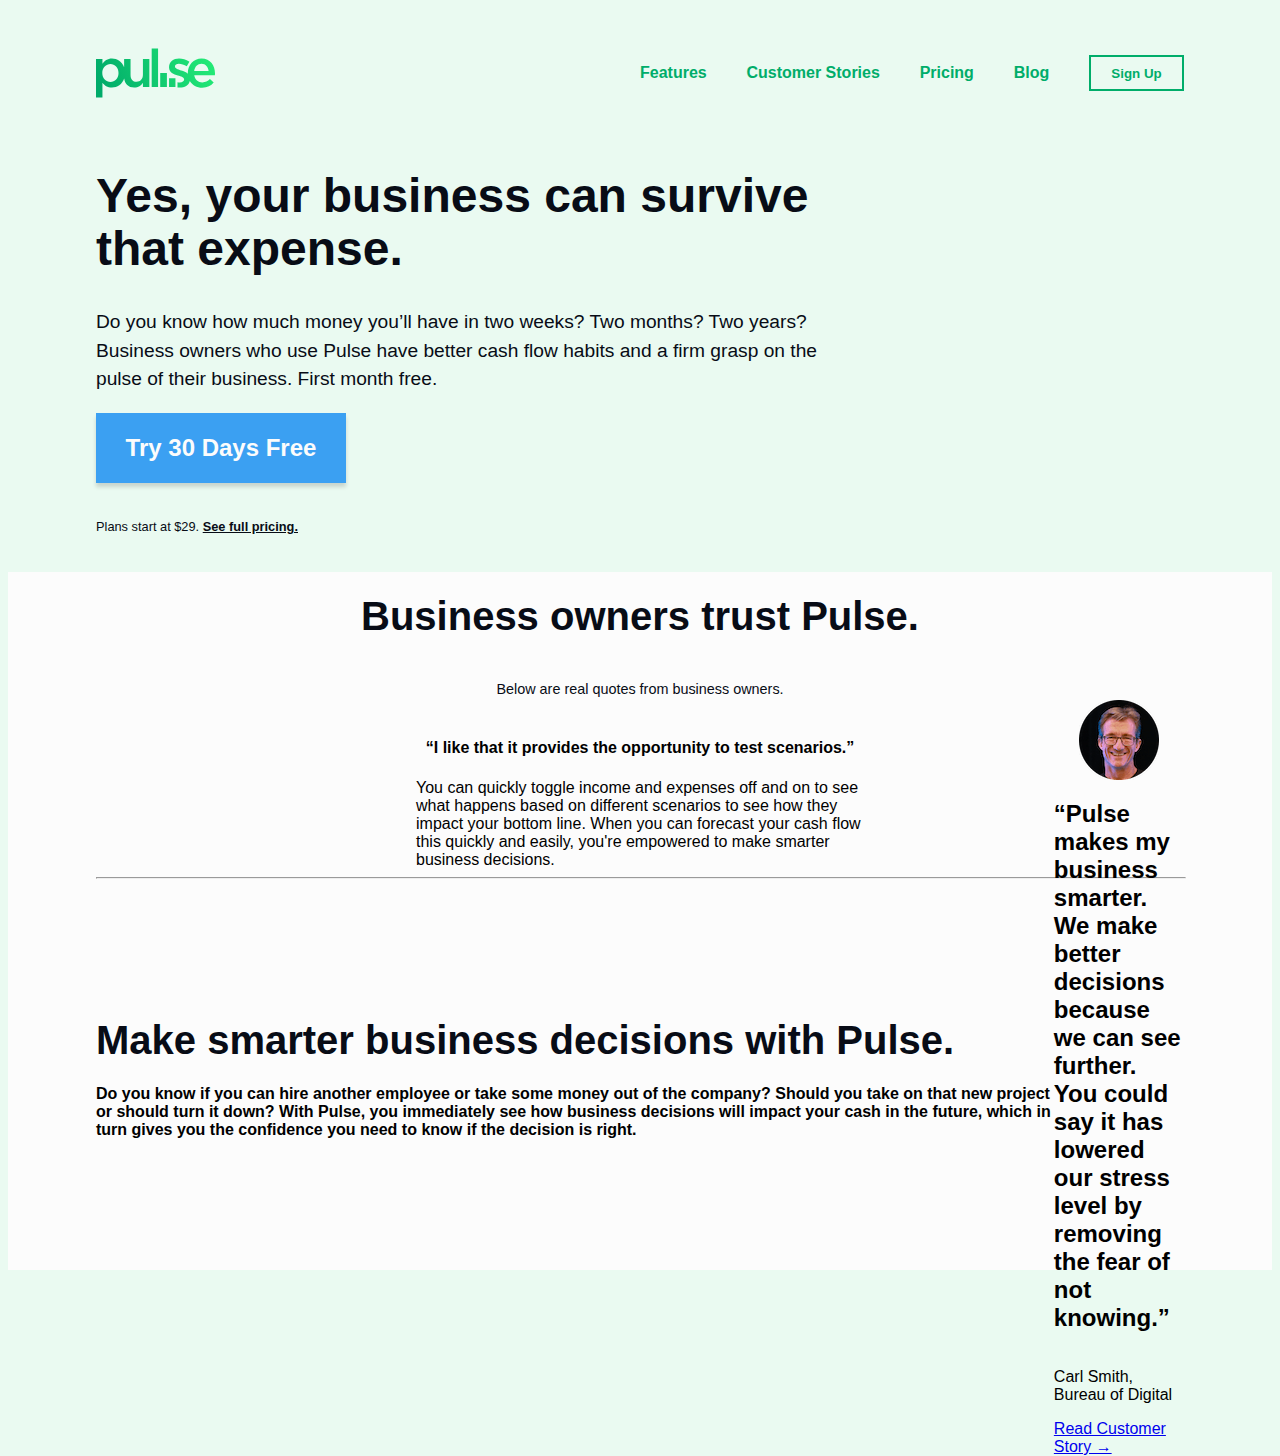
==== index.html @ ddcf0d30 "started project" ====
<!DOCTYPE html>
<html>
  <head>
    <meta charset="utf-8" />
    <link rel="stylesheet" href="style.css" />
    <title>Pulse | Valeria - Jose - Mateo</title>
  </head>
  <body>
    <header>
      <img src="./assets/pulse-logo.svg" alt="" />
      <nav>
        <h3>Features</h3>
        <h3>Customer Stories</h3>
        <h3>Pricing</h3>
        <h3>Blog</h3>
        <span></span>
        <button>Sign Up</button>
      </nav>
    </header>
    <section class="hero">
      <h1>Yes, your business can survive that expense.</h1>
      <p>
        Do you know how much money you’ll have in two weeks? Two months? Two
        years? Business owners who use Pulse have better cash flow habits and a
        firm grasp on the pulse of their business. First month free.
      </p>
      <button>Try 30 Days Free</button>
      <h6>Plans start at $29. <span> See full pricing.</span></h6>
    </section>
    <section class="opinions">
      <h1>Business owners trust Pulse.</h1>
      <h3>Below are real quotes from business owners.</h3>
      <h4>“I like that it provides the opportunity to test scenarios.”</h4>
      <p>
        You can quickly toggle income and expenses off and on to see what
        happens based on different scenarios to see how they impact your bottom
        line. When you can forecast your cash flow this quickly and easily,
        you're empowered to make smarter business decisions.
      </p>
      <hr />
      <div class="card">
        <div class="card-main">
          <h1>Make smarter business decisions with Pulse.</h1>
          <h4>
            Do you know if you can hire another employee or take some money out
            of the company? Should you take on that new project or should turn
            it down? With Pulse, you immediately see how business decisions will
            impact your cash in the future, which in turn gives you the
            confidence you need to know if the decision is right.
          </h4>
        </div>
        <div class="card-alt">
          <img src="./assets/carl-smith-avatar.png" alt="" />
          <h2>
            “Pulse makes my business smarter. We make better decisions because
            we can see further. You could say it has lowered our stress level by
            removing the fear of not knowing.”
          </h2>
          <p>Carl Smith, Bureau of Digital</p>
          <a href="#">Read Customer Story →</a>
        </div>
      </div>
    </section>
    <section class="about"></section>
    <footer></footer>
  </body>
</html>
---- style.css ----
:root {
    --darkgreen: #00ad6a;
    --green: #1fe374;
    --gray: #d6dae5;
    --pastelgreen: #eafaf1;
    --black: #080c16;
    --white: #fcfcfc;
}

body {
    font-family: "Work Sans", sans-serif;
    background-color: var(--pastelgreen);
}

header {
    display: flex;
    justify-content: space-between;
    padding: 2.5rem 5.5rem 0rem 5.5rem;
}

header nav {
    display: flex;
    width: 50%;
    justify-content: space-between;
    align-items: center;
}

header nav h3 {
    color: var(--darkgreen);
    font-weight: 700;
    font-size: 1rem;
}

header nav h3:hover {
    color: var(--black);
    cursor: pointer;
}

header nav span, header nav button {
    width: 95px;
    height: 36px;
}

header nav span {
    background-color: var(--darkgreen);
    position: absolute;
    right: 96px;
    z-index: -1;
}

header nav button {
    background-color: var(--pastelgreen);
    font-weight: 700;
    color: var(--darkgreen);
    border: 2px solid var(--darkgreen);
    z-index: 1;
}

header nav button:hover {
    transform: translate(4px, -4px);
    cursor: pointer;
}

.hero {
    width: 60%;
    margin-top: 4.5rem;
    padding: 0rem 5.5rem;
}

.hero h1 {
    font-size: 3rem;
    font-weight: 800;
    color: var(--black);
    line-height: 3.3rem;
}

.hero p {
    font-size: 1.2rem;
    font-weight: 400;
    color: var(--black);
    line-height: 1.8rem;
}

.hero button {
    width: 250px;
    height: 70px;
    font-size: 1.5rem;
    font-weight: 700;
    color: var(--white);
    background-color: #3ba0f2;
    border:none;
    box-shadow: 0px 4px 4px rgba(0, 0, 0, 0.15);
}

.hero h6 {
    font-size: 0.8rem;
    font-weight: 400;
    color: var(--black);
    line-height: 1.8rem;
}

.hero h6 span {
    font-weight: 800;
    text-decoration: underline;
    cursor: pointer;
}

.about, .opinions {
    background-color: var(--white);
    padding: 0rem 5.5rem;
}

.opinions h1 {
    font-size: 2.5rem;
    font-weight: 800;
    color: var(--black);
    line-height: 2.2rem;
}

.opinions h3 {
    font-size: 0.9rem;
    font-weight: 400;
    color: var(--black);
    line-height: 1.8rem;
}

.opinions {
    display: flex;
    flex-direction: column;
    justify-content: center;
    align-items: center;
}

.opinions h4 + p {
    margin: 0 20rem;
}

hr {
    width: 100%;
}

.card {
    display: flex;
    justify-content: space-between;
    align-items: center;
    width: 100%;
}


.card-alt {
    display: flex;
    flex-direction: column;
    justify-content: center;
    align-items: center;
    width: 334px;
    height: 383px;
}

.card-alt img {
    width: 80px;
    height: 80px;
}
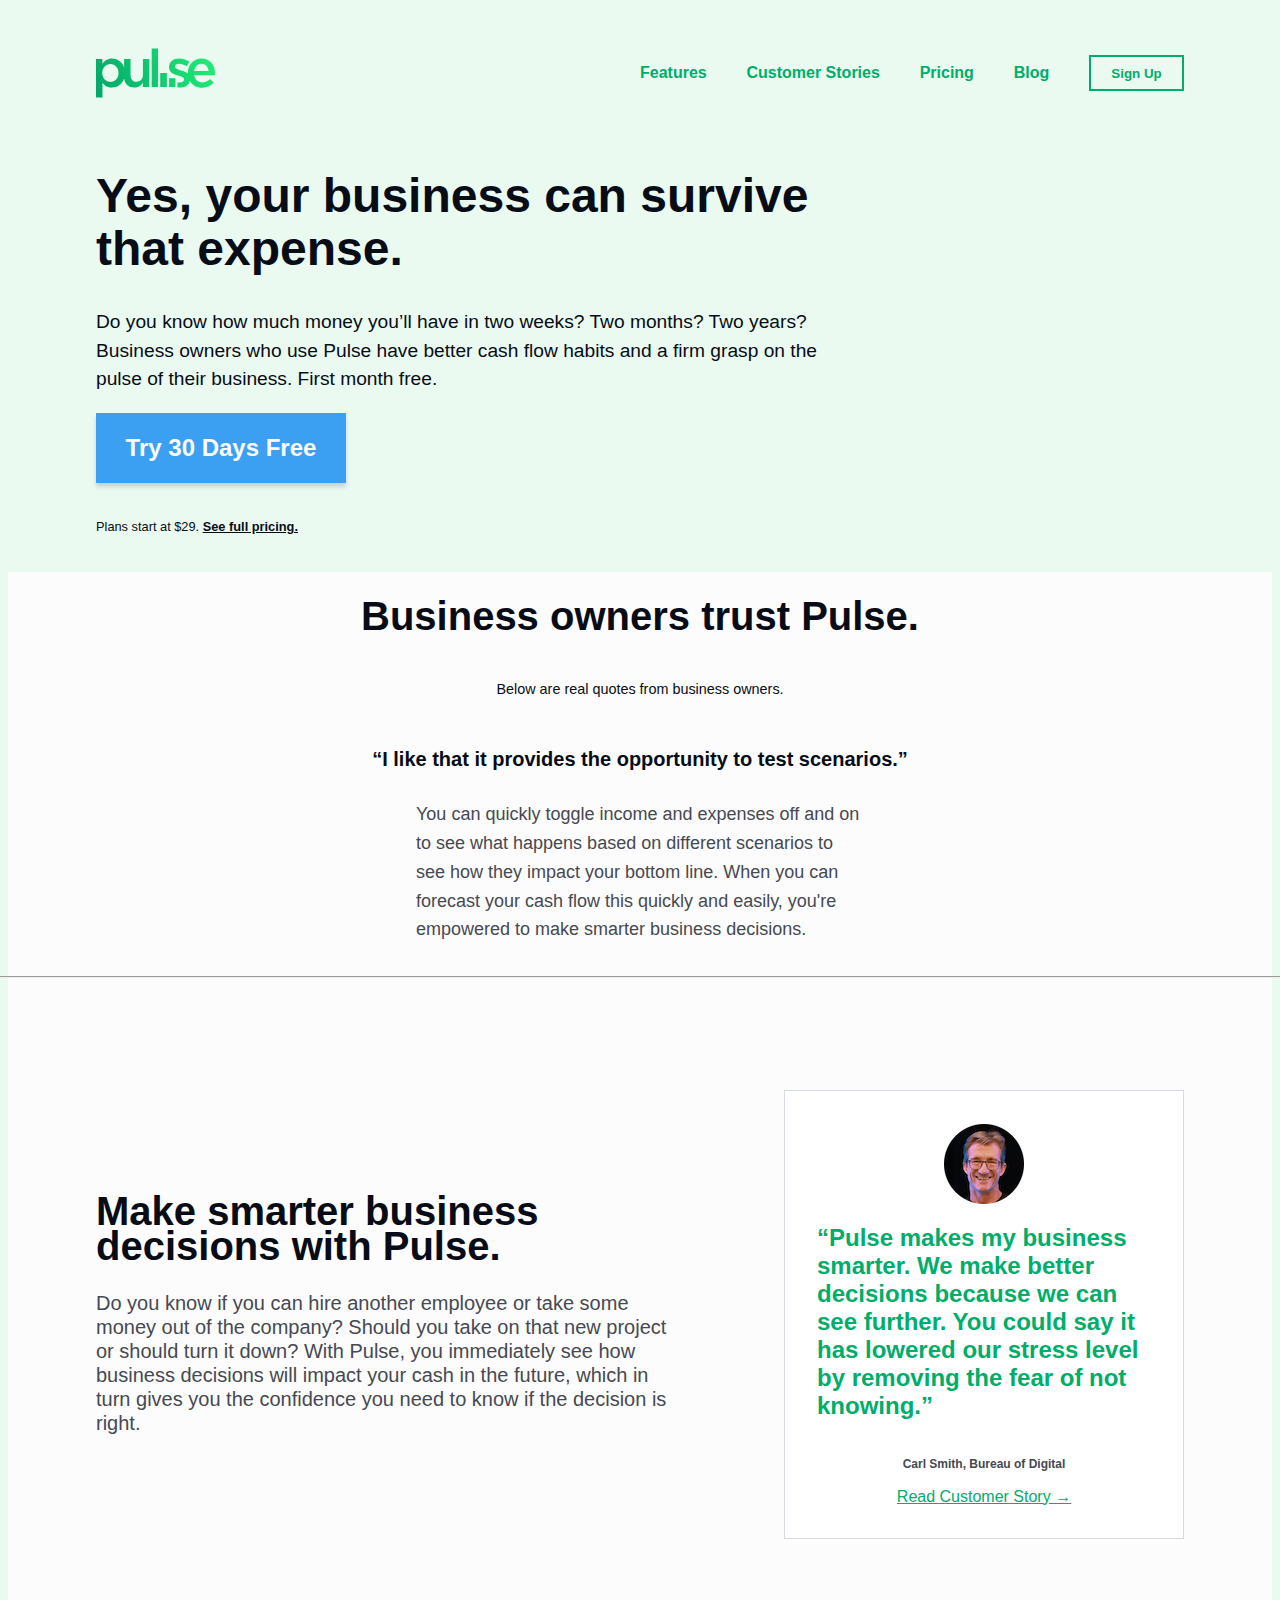
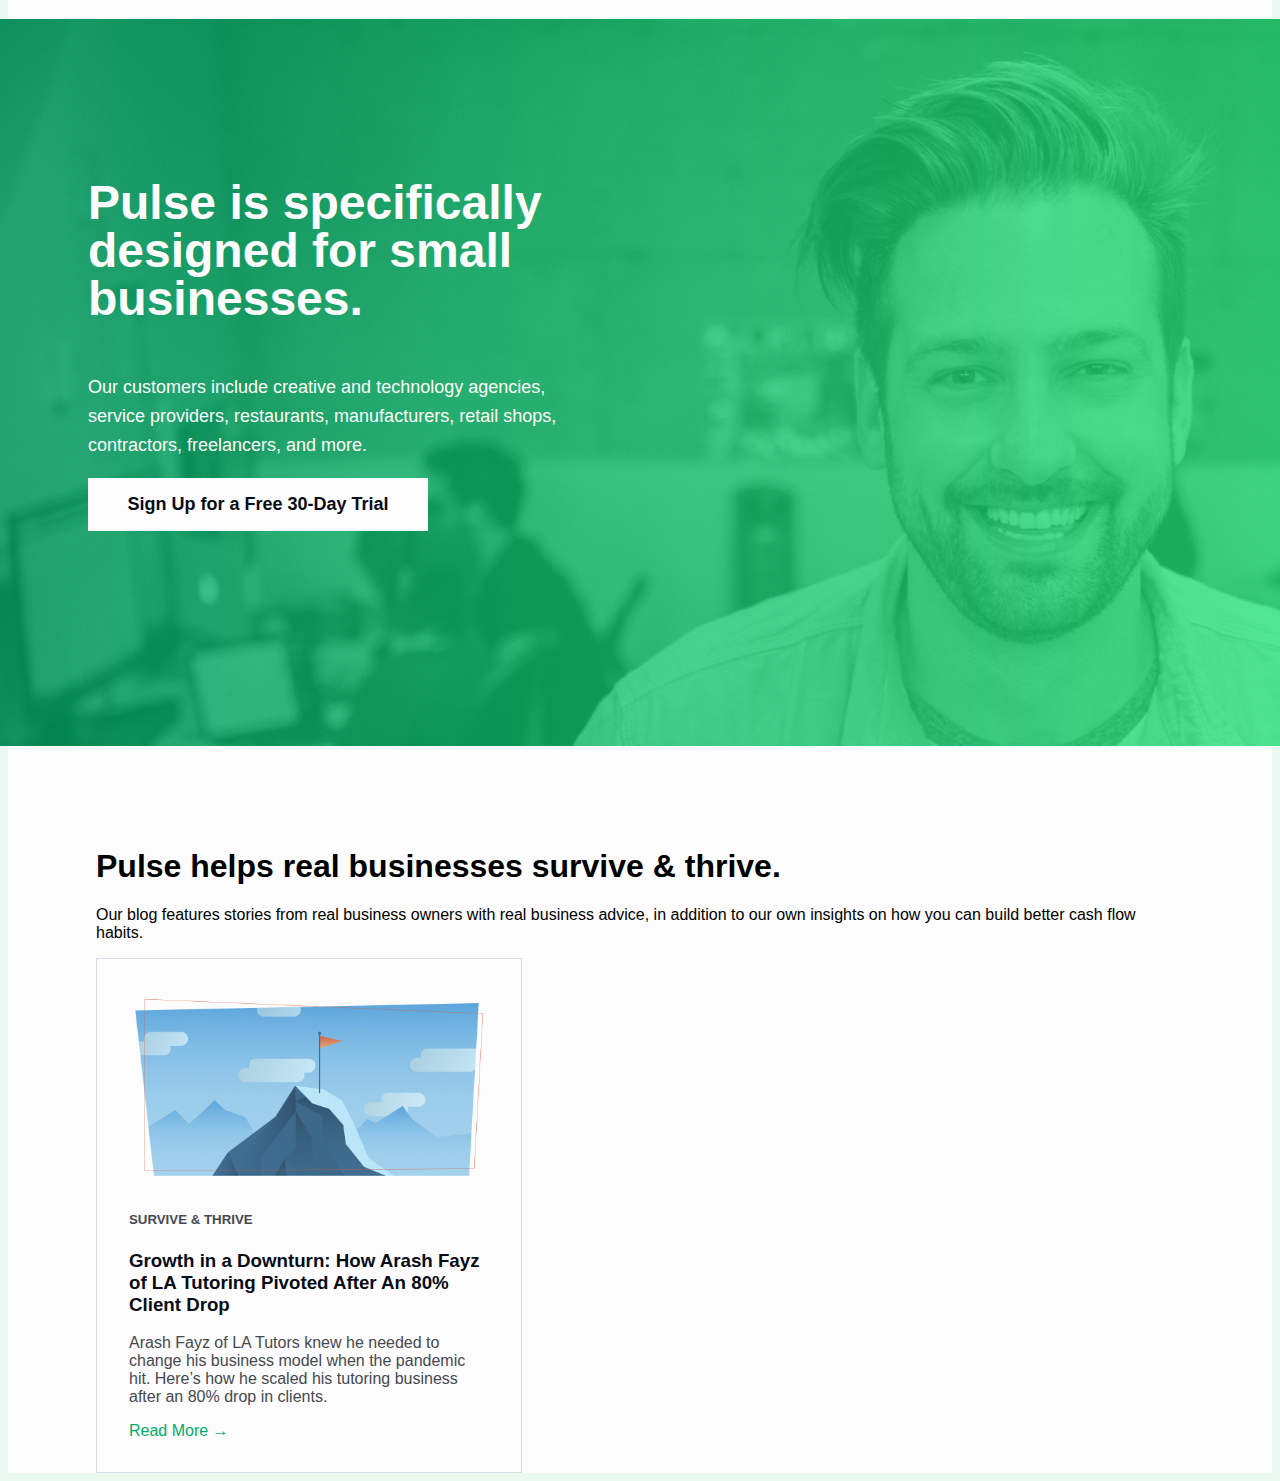
==== commit 784b20ce: "progress in project" ====
--- a/index.html
+++ b/index.html
@@ -61,7 +61,30 @@
         </div>
       </div>
     </section>
-    <section class="about"></section>
+    <div class="smallbiz">
+      <img src="./assets/hero-small-biz.jpg" alt="">
+        <h1>Pulse is specifically designed for small businesses.</h1>
+        <p>
+          Our customers include creative and technology agencies, service
+          providers, restaurants, manufacturers, retail shops, contractors,
+          freelancers, and more.
+        </p>
+        <button>Sign Up for a Free 30-Day Trial</button>
+      </div>
+    <section class="about">
+      <h1>Pulse helps real businesses survive & thrive.</h1>
+      <p>Our blog features stories from real business owners with real business advice, in addition to our own insights on how you can build better cash flow habits.</p>
+      <a href="#" class="infocard">
+        <div class="infoback"></div>
+        <div class="maininfo">
+          <img src="./assets/FinalDrafts-Startupsneedpulse.png" alt="">
+          <h5>SURVIVE & THRIVE</h5>
+          <h3>Growth in a Downturn: How Arash Fayz of LA Tutoring Pivoted After An 80% Client Drop</h3>
+          <p>Arash Fayz of LA Tutors knew he needed to change his business model when the pandemic hit. Here’s how he scaled his tutoring business after an 80% drop in clients.</p>
+          <div href="#">Read More →</div>
+        </a>
+      </div>
+    </section>
     <footer></footer>
   </body>
 </html>
--- a/style.css
+++ b/style.css
@@ -1,7 +1,8 @@
 :root {
     --darkgreen: #00ad6a;
     --green: #1fe374;
-    --gray: #d6dae5;
+    --lightgray: #d6dae5;
+    --gray: #464951;
     --pastelgreen: #eafaf1;
     --black: #080c16;
     --white: #fcfcfc;
@@ -135,20 +136,50 @@
     margin: 0 20rem;
 }
 
+.opinions p {
+    font-size: 1.125rem;
+    color: var(--gray);
+    line-height: 1.8rem;
+}
+
+.opinions h4 {
+    font-size: 1.25rem;
+    font-weight: 700;
+    color: var(--black);
+    line-height: 1.8rem;
+}
+
 hr {
-    width: 100%;
+    width: 100vw;
+    color: var(--lightgray);
+    margin: 2rem 0;
 }
 
 .card {
     display: flex;
+    margin: 5rem 0;
     justify-content: space-between;
     align-items: center;
     width: 100%;
 }
 
+.card-main {
+    max-width: 576px;
+}
+
+.card-main h4 {
+    color: var(--gray);
+    font-weight: 300;
+    line-height: 1.5rem;
+}
 
 .card-alt {
     display: flex;
+    padding: 2rem;
+    color: var(--darkgreen);
+    font-weight: 300;
+    border: 1px solid var(--lightgray);
+    background-color: white;
     flex-direction: column;
     justify-content: center;
     align-items: center;
@@ -156,7 +187,119 @@
     height: 383px;
 }
 
+.card-alt p {
+    font-size: 0.75rem;
+    font-weight: 700;
+    color: var(--gray);
+    line-height: 1.5rem;
+}
+
+.card-alt a {
+    color: var(--darkgreen);
+}
+
+.card-alt a:hover {
+    color: var(--black);
+}
+
 .card-alt img {
     width: 80px;
     height: 80px;
+}
+
+.smallbiz {
+    position: relative;
+    width: 100%;
+    padding: 8rem 5rem;
+    height: 380px;
+    display: flex;
+    flex-direction: column;
+    color: var(--white);
+    max-width: 500px;
+}
+
+.smallbiz img {
+    position: absolute;
+    left:-25px;
+    top: 0;
+    z-index: -1;
+}
+
+.smallbiz h1 {
+    font-size: 3rem;
+    font-weight: 700;
+    line-height: 3rem;
+}
+
+.smallbiz p {
+    font-size: 1.125rem;
+    font-weight: 400;
+    line-height: 1.8rem;
+}
+
+.smallbiz button {
+    padding: 1rem;
+    color: var(--black);
+    background-color: var(--white);
+    font-weight: 600;
+    width: 340px;
+    height: 63px;
+    border:none;
+    font-size: 1.125rem;
+}
+
+.smallbiz button:hover {
+    cursor: pointer;
+}
+
+.infocard {
+    width: 360px;
+    height: 483px;
+    text-decoration: none;
+    color: var(--black);
+}
+
+.infoback {
+    z-index: 1;
+    width: 360px;
+    height: 515px;
+    position: absolute;
+    background-color: var(--darkgreen);
+}
+
+.maininfo {
+    position: relative;
+    z-index: 10;
+    background-color: var(--white);
+    border: 1px solid var(--lightgray);
+    width: 360px;
+    max-height: 483px;
+    padding: 2rem;
+    z-index: 100;
+}
+
+.maininfo img {
+    object-fit: contain;
+    height: 195px;
+}
+
+.maininfo:hover {
+    transform: translate(7px, -7px);
+}
+
+.maininfo h5 {
+    color: var(--gray);
+}
+
+.maininfo p {
+    color: var(--gray);
+}
+
+.maininfo div {
+    color: var(--darkgreen);
+}
+
+.about {
+    margin-top: 5.7rem;
+    padding-top: 5rem;
 }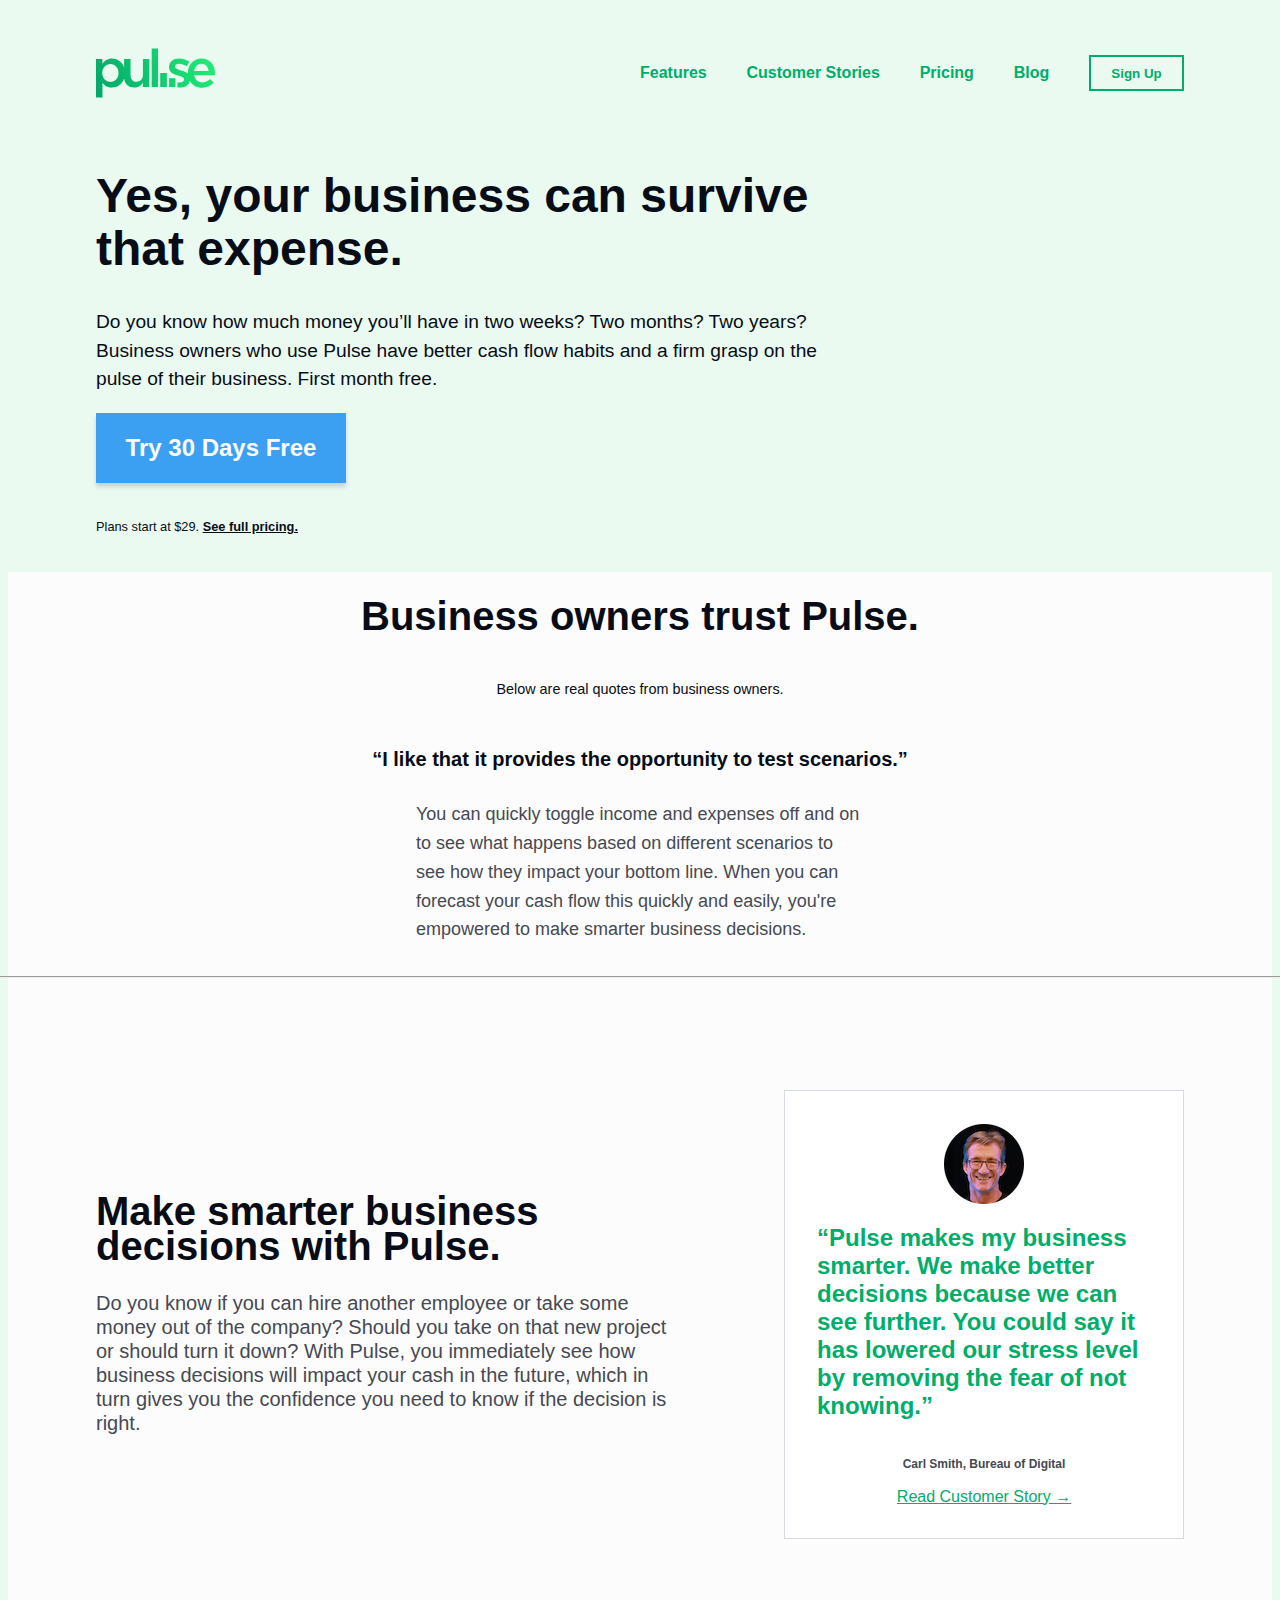
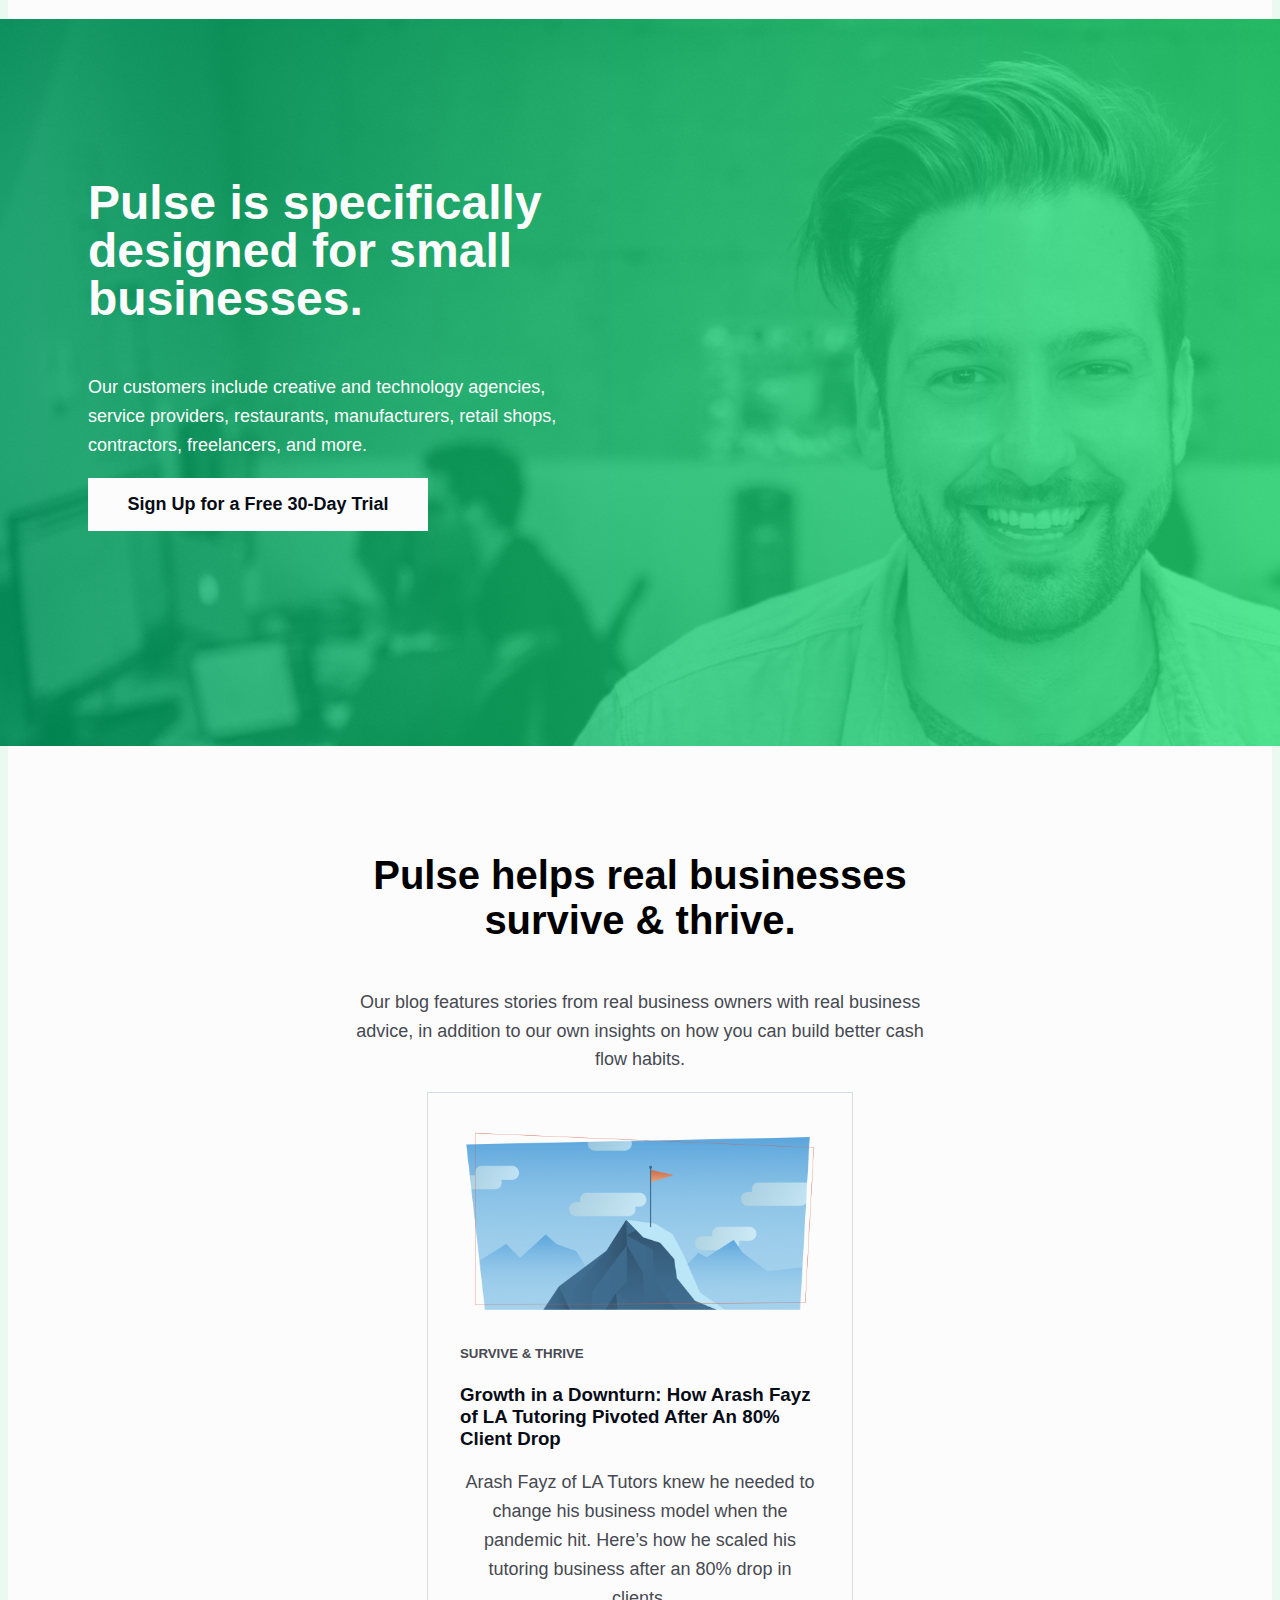
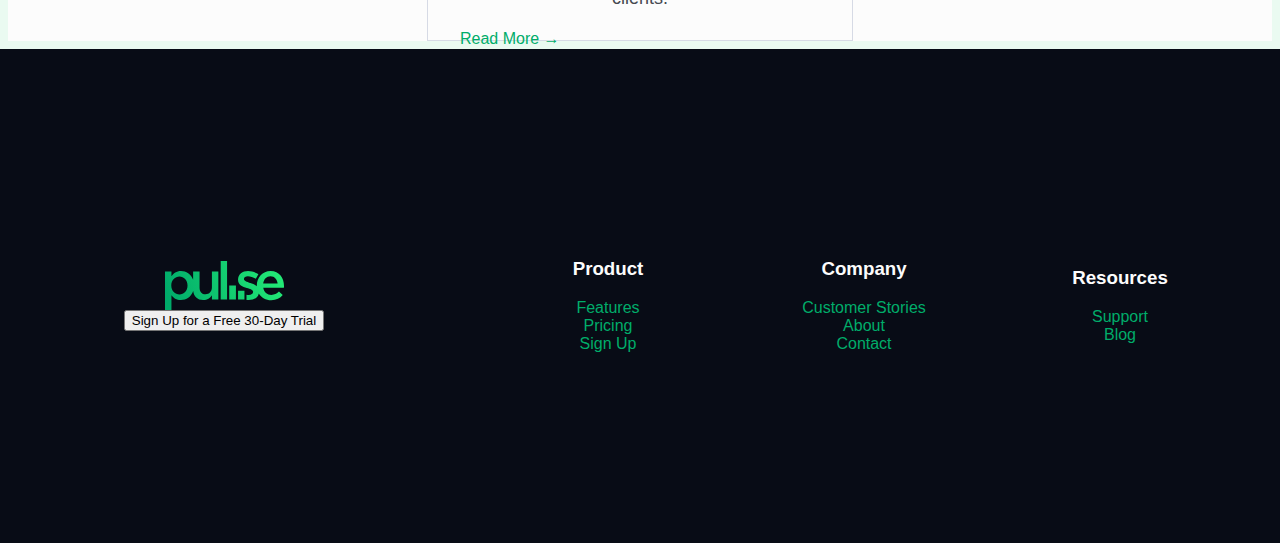
==== commit 3f668793: "advanced in footer" ====
--- a/index.html
+++ b/index.html
@@ -74,17 +74,43 @@
     <section class="about">
       <h1>Pulse helps real businesses survive & thrive.</h1>
       <p>Our blog features stories from real business owners with real business advice, in addition to our own insights on how you can build better cash flow habits.</p>
-      <a href="#" class="infocard">
-        <div class="infoback"></div>
-        <div class="maininfo">
-          <img src="./assets/FinalDrafts-Startupsneedpulse.png" alt="">
-          <h5>SURVIVE & THRIVE</h5>
-          <h3>Growth in a Downturn: How Arash Fayz of LA Tutoring Pivoted After An 80% Client Drop</h3>
-          <p>Arash Fayz of LA Tutors knew he needed to change his business model when the pandemic hit. Here’s how he scaled his tutoring business after an 80% drop in clients.</p>
-          <div href="#">Read More →</div>
-        </a>
+      <div>
+        <a href="#" class="infocard">
+          <div class="infoback"></div>
+          <div class="maininfo">
+            <img src="./assets/FinalDrafts-Startupsneedpulse.png" alt="">
+            <h5>SURVIVE & THRIVE</h5>
+            <h3>Growth in a Downturn: How Arash Fayz of LA Tutoring Pivoted After An 80% Client Drop</h3>
+            <p>Arash Fayz of LA Tutors knew he needed to change his business model when the pandemic hit. Here’s how he scaled his tutoring business after an 80% drop in clients.</p>
+            <div href="#">Read More →</div>
+          </a>
+      </div>
       </div>
     </section>
-    <footer></footer>
+    <footer>
+      <div class="column">
+        <img src="./assets/pulse-logo.svg" alt="" />
+        <button>Sign Up for a Free 30-Day Trial</button>
+      </div>
+      <div class="row">
+        <div class="column">
+          <h3>Product</h3>
+          <a href="#">Features</a>
+          <a href="#">Pricing</a>
+          <a href="#">Sign Up</a>
+        </div>
+        <div class="column">
+          <h3>Company</h3>
+          <a href="#">Customer Stories</a>
+          <a href="#">About</a>
+          <a href="#">Contact</a>
+        </div>
+        <div class="column">
+          <h3>Resources</h3>
+          <a href="#">Support</a>
+          <a href="#">Blog</a>
+        </div>
+      </div>
+    </footer>
   </body>
 </html>
--- a/style.css
+++ b/style.css
@@ -11,6 +11,7 @@
 body {
     font-family: "Work Sans", sans-serif;
     background-color: var(--pastelgreen);
+    overflow-x: hidden;
 }
 
 header {
@@ -302,4 +303,66 @@
 .about {
     margin-top: 5.7rem;
     padding-top: 5rem;
+    display: flex;
+    flex-direction: column;
+    align-items: center;
+    justify-content: centers;
+}
+
+.about h1 {
+    max-width: 600px;
+    font-size: 2.5rem;
+    font-weight: 800;
+    text-align: center;
+}
+
+.about p {
+    max-width: 600px;
+    font-size: 1.125rem;
+    font-weight: 400;
+    text-align: center;
+    color: var(--gray);
+    line-height: 1.8rem;
+}
+
+footer {
+    width: 100vw;
+    padding: 2rem 6rem;
+    position: relative;
+    justify-content: space-between;
+    display: flex;
+    left:-8px;
+    bottom: -8px;
+    height: 430px;
+    background-color: var(--black);
+}
+
+.column {
+    display: flex;
+    flex-direction: column;
+    justify-content: center;
+    align-items: center;
+    width: 25%;
+    height: 100%;
+}
+
+.column h3 {
+    color: var(--white);
+}
+
+.column a {
+    text-decoration: none;
+    color: var(--darkgreen);
+    text-align: start;
+}
+
+.column a:hover {
+    color: var(--white);
+}
+
+footer .row {
+    display: flex;
+    justify-content: center;
+    width: 100%;
+    height: 100%;
 }